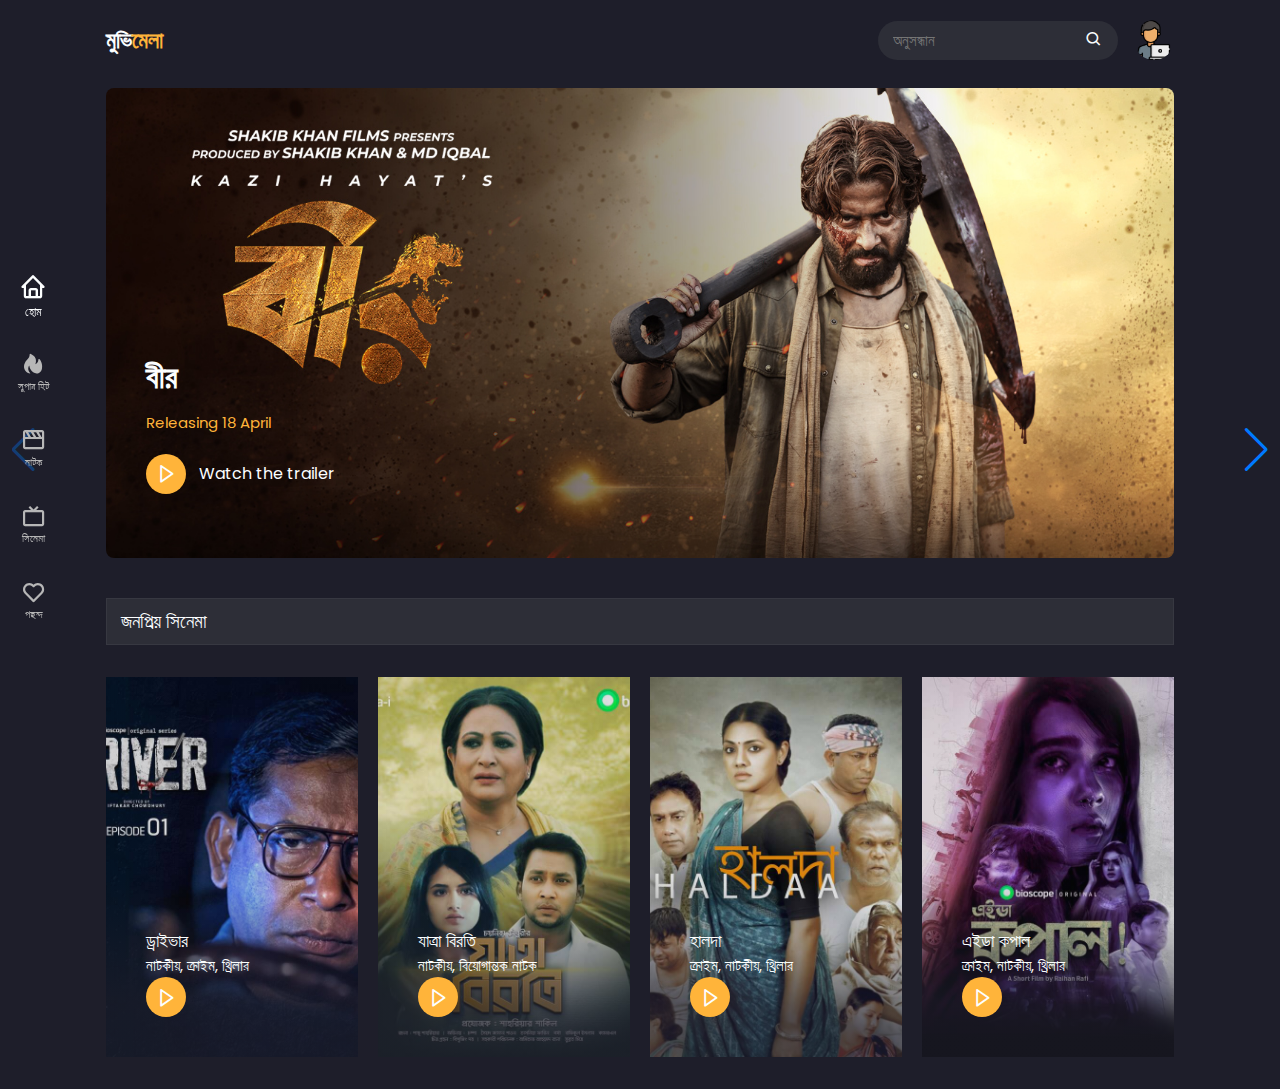
==== index.html @ 5dbd3151 "v1.3" ====
<!DOCTYPE html>
<html lang="en">
<head>
    <meta charset="UTF-8">
    <meta http-equiv="X-UA-Compatible" content="IE=edge">
    <meta name="viewport" content="width=device-width, initial-scale=1.0">
    <title>মুভিমেলা </title>
    <link rel="stylesheet" href="css/style.css">
    <link rel="stylesheet" href="css/swiper-bundle.min.css">
    <link rel="shortcut icon" href="img/fav-icon.png" type="image/x-icon">
    <link href='https://unpkg.com/boxicons@2.1.2/css/boxicons.min.css' rel='stylesheet'>

</head>
<body>
    <header>
        <div class="nav container">
            <a href="index.html" class="logo">
                মুভি<span>মেলা </span>
            </a>
            <div class="search-box">
                <input type="search" name="" id="search-input" placeholder="অনুসন্ধান">
                <i class='bx bx-search'></i>

            </div>
            <a href="#" class="user">
                <img src="img/user.png" alt="" class="user-img">
            </a>

            <div class="navbar">
                <a href="#home" class="nav-link nav-active">
                    <i class='bx bx-home'></i>
                    <span class="nav-link-title">হোম</span>
                </a>
                <a href="#home" class="nav-link">
                    <i class='bx bxs-hot' ></i>
                    <span class="nav-link-title">সুপার হিট </span>
                </a>
                <a href="#home" class="nav-link">
                    <i class='bx bx-movie'></i>
                    <span class="nav-link-title">নাটক</span>
                </a>
                <a href="#home" class="nav-link">
                    <i class='bx bx-tv' ></i>
                    <span class="nav-link-title">সিনেমা</span>
                </a>
                <a href="#home" class="nav-link">
                    <i class='bx bx-heart' ></i>
                    <span class="nav-link-title">পছন্দ</span>
                </a>
            </div>


        </div>
    </header>


    <section class="home container" id="home">
        <img src="img/home-background.jpg" alt="" class="home-img">
        <div class="home-text">
            <h1 class="home-title">বীর</h1>
            <p>Releasing 18 April</p>
            <a href="#" class="watch-btn">
                <i class='bx bx-right-arrow'></i>
                <span>Watch the trailer</span>
            </a>
        </div>
    </section>

    <section class="popular container" id="popular">
        <div class="heading">
            <h2 class="heading-title">জনপ্রিয় সিনেমা</h2>
                <div class="swiper-btn">
                    <div class="swiper-button-prev"></div>
                    <div class="swiper-button-next"></div>
                </div>
        </div>
        <div class="popular-content swiper">
            <div class="swiper-wrapper">

                <div class="swiper-slide">
                    <div class="movie-box">
                        <img src="img/popular1.jpg" alt="" class="movie-box-img">
                        <div class="box-text">
                            <h2 class="movie-title">ড্রাইভার</h2>
                            <span class="movie-type">নাটকীয়, ক্রাইম, থ্রিলার</span>
                            <a href="#" class="watch-btn play-btn">
                                <i class='bx bx-right-arrow'></i>
                            </a>
                        </div>
                    </div>
                </div>

                <div class="swiper-slide">
                    <div class="movie-box">
                        <img src="img/popular2.jpg" alt="" class="movie-box-img">
                        <div class="box-text">
                            <h2 class="movie-title">যাত্রা বিরতি</h2>
                            <span class="movie-type">নাটকীয়, বিয়োগান্তক নাটক</span>
                            <a href="#" class="watch-btn play-btn">
                                <i class='bx bx-right-arrow'></i>
                            </a>
                        </div>
                    </div>
                </div>
                <div class="swiper-slide">
                    <div class="movie-box">
                        <img src="img/popular3.jpg" alt="" class="movie-box-img">
                        <div class="box-text">
                            <h2 class="movie-title">হালদা</h2>
                            <span class="movie-type">ক্রাইম, নাটকীয়, থ্রিলার</span>
                            <a href="#" class="watch-btn play-btn">
                                <i class='bx bx-right-arrow'></i>
                            </a>
                        </div>
                    </div>
                </div>
                <div class="swiper-slide">
                    <div class="movie-box">
                        <img src="img/popular4.jpg" alt="" class="movie-box-img">
                        <div class="box-text">
                            <h2 class="movie-title">এইডা কপাল</h2>
                            <span class="movie-type">ক্রাইম, নাটকীয়, থ্রিলার</span>
                            <a href="#" class="watch-btn play-btn">
                                <i class='bx bx-right-arrow'></i>
                            </a>
                        </div>
                    </div>
                </div>
                <div class="swiper-slide">
                    <div class="movie-box">
                        <img src="img/popular5.jpg" alt="" class="movie-box-img">
                        <div class="box-text">
                            <h2 class="movie-title">কলি ২.0</h2>
                            <span class="movie-type">ক্রাইম, নাটকীয়</span>
                            <a href="#" class="watch-btn play-btn">
                                <i class='bx bx-right-arrow'></i>
                            </a>
                        </div>
                    </div>
                </div>
                <div class="swiper-slide">
                    <div class="movie-box">
                        <img src="img/popular6.jpg" alt="" class="movie-box-img">
                        <div class="box-text">
                            <h2 class="movie-title">তীরন্দাজ</h2>
                            <span class="movie-type">ক্রাইম, রোমান্স</span>
                            <a href="#" class="watch-btn play-btn">
                                <i class='bx bx-right-arrow'></i>
                            </a>
                        </div>
                    </div>
                </div>
                <div class="swiper-slide">
                    <div class="movie-box">
                        <img src="img/popular7.jpg" alt="" class="movie-box-img">
                        <div class="box-text">
                            <h2 class="movie-title">বারাম</h2>
                            <span class="movie-type">ক্রাইম, নাটকীয়</span>
                            <a href="#" class="watch-btn play-btn">
                                <i class='bx bx-right-arrow'></i>
                            </a>
                        </div>
                    </div>
                </div>
                <div class="swiper-slide">
                    <div class="movie-box">
                        <img src="img/popular8.jpg" alt="" class="movie-box-img">
                        <div class="box-text">
                            <h2 class="movie-title">বাবা থাকে বাসায়</h2>
                            <span class="movie-type">নাটকীয়,পারিবারিক</span>
                            <a href="#" class="watch-btn play-btn">
                                <i class='bx bx-right-arrow'></i>
                            </a>
                        </div>
                    </div>
                </div>
                
              </div>
              
              

        </div>

    </section>











    <script src="js/swiper-bundle.min.js"></script>

    <script src="js/main.js"></script>
    
</body>
</html>
---- css/style.css ----
@import url('https://fonts.googleapis.com/css2?family=Poppins:wght@400;500;600;700&display=swap');
*{
    font-family: 'Poppins', sans-serif;
    margin: 0;
    padding: 0;
    scroll-behavior: smooth;
    box-sizing: border-box;
    scroll-padding-top: 2rem;
}
:root{
    --main-color: #ffb43a;
    --hover-color: hsl(37, 94%, 57%);
    --body-color: #1e1e2a;
    --container-color: #2d2e37;
    --text-color: #fcfeff;
}
a{
    text-decoration: none;

}
li{
    list-style: none;

}

section{
    padding: 3rem 0 2rem;
}

img{
    width: 100%;
}
.bx{
    cursor: pointer;
}
body{
    background: var(--body-color);
    color: var(--text-color);

}
.container{
    max-width: 1068px;
    margin: auto;
    width: 100%;
}
header{
    position: fixed;
    top: 0;
    left: 0;
    width: 100%;
    background: var(--body-color);
    z-index: 100;
}
.nav{
    display: flex;
    align-items: center;
    justify-content: center;
    padding: 20px 0;
}
.logo{
    font-size: 1.4rem;
    color: var(--text-color);
    font-weight: 600;
    text-transform: uppercase;
    margin: 0 auto 0 0;
}
.logo span{
    color: var(--main-color);
}
.search-box{
    max-width: 240px;
    width: 100%;
    display: flex;
    align-items: center;
    column-gap: 0.7rem;
    padding: 8px 15px;
    background: var(--container-color);
    border-radius: 4rem;
    margin-right: 1rem;

}
.search-box .bx{
    font-size: 1.1rem;

}
.search-box .bx:hover{
    color: var(--main-color);

}
#search-input{
    width: 100%;
    border: none;
    outline: none;
    color: var(--text-color);
    background: transparent;
    font-size: 0.938rem;

}
.user{
    display: flex;
}
.user-img{
    width: 40px;
    height: 40px;
    border-radius: 50%;
    object-fit: cover;
    object-position: center;

}

.navbar{
    position: fixed;
    top: 50%;
    transform: translateY(-50%);
    left: 18px;
    display: flex;
    flex-direction: column;
    row-gap: 2.1rem;

}
.nav-link{
    display: flex;
    flex-direction: column;
    align-items: center;
    color: #b7b7b7;
}
.nav-link:hover, 
.nav-active{
    color: var(--text-color);
    transition: 0.3s all linear;
    transform: scale(1.1);
}
.nav-link .bx{
    font-size: 1.6rem;
}
.nav-link-title{
    font-size: 0.7rem;
}

.home{
    position: relative;
    min-height: 470px;
    display: flex;
    align-items: center;
    margin-top: 5rem !important;
    border-radius: 0.5rem;
}
.home-img{
    position: absolute;
    width: 100%;
    height: 100%;
    z-index: -1;
    object-fit: cover;
    border-radius: 0.5rem;
}
.home-text{
    padding-left: 40px;
    padding-top: 200px;
}
.home-title{
    font-size: 2rem;
    font-weight: 600;
}
.home-text p{
    font-size: 0.938rem;
    margin: 10px 0 20px;
    color: var(--main-color);
}
.watch-btn{
    display: flex;
    align-items: center;
    column-gap: 0.8rem;
    color: var(--text-color);
}
.watch-btn .bx{
    font-size: 21px;
    background: var(--main-color);
    width: 40px;
    height: 40px;
    border-radius: 50%;
    display: flex;
    align-items: center;
    justify-content: center;
}

.watch-btn .bx:hover{
    background: var(--hover-color);
}
.watch-btn span{
    font-size: 1rem;
    font-weight: 400;
}
.heading{
    display: flex;
    align-items: center;
    justify-content: space-between;
    background: var(--container-color);
    padding: 8px 14px;
    border: 1px solid hsl(200 100% 99% / 5%);
    margin-bottom: 2rem;
}

.heading-title{
    font-size: 1.2rem;
    font-weight: 500;
}
.movie-box{
    position: relative;
    width: 100%;
    height: 380px;
    overflow: hidden;
}
.movie-box-img{
    width: 100%;
    height: 100%;
    object-fit: cover;
    
}
.movie-box .box-text{
    position: absolute;
    bottom: 0;
    left: 0;
    width: 100%;
    height: 100%;
    display: flex;
    flex-direction: column;
    justify-content: flex-end;
    padding: 40px;
    background: linear-gradient(
        8deg, 
        hsl(240 17% 14%/74%) 14%, 
        hsl(240 17% 14%/14%) 44%
        );
    overflow: hidden;
}
.movie-title{
    font-size: 1.1rem;
    font-weight: 500;

}
.movie-type{
    font-size: 0.938rem;
}
.swiper-btn{
    display: flex;
}
.swiper-btn-prev,
.swiper-btn-next{
    position: static !important;
    margin: 0 0 0 10px !important;
}
.swiper-btn-prev::after,
.swiper-btn-next::after{
    color: var(--text-color);
}
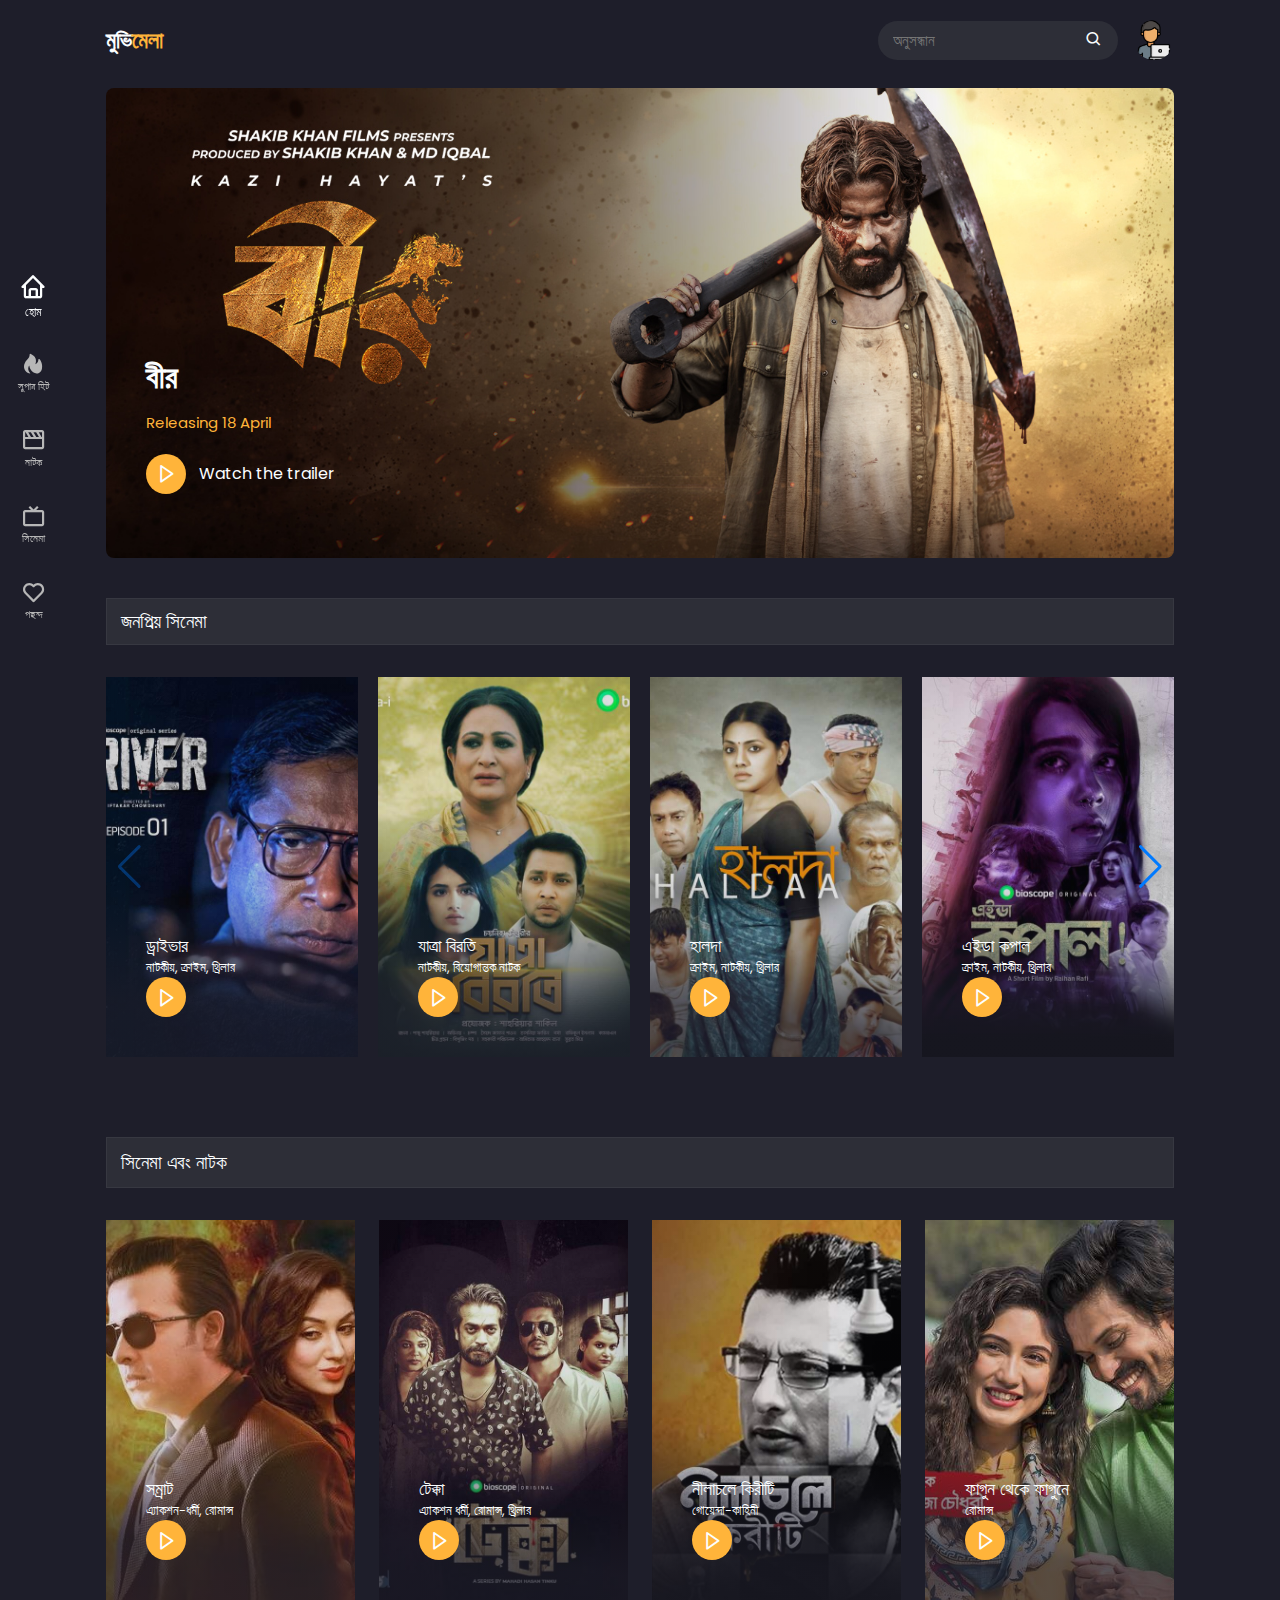
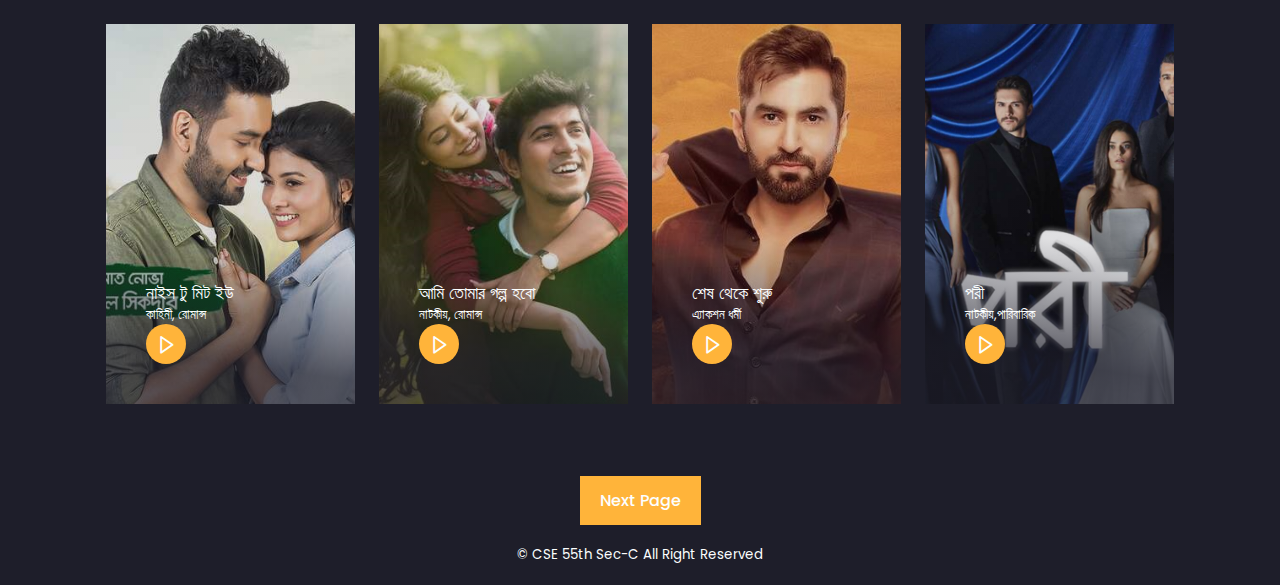
==== commit 6ec1aa54: "v1.4" ====
--- a/index.html
+++ b/index.html
@@ -53,7 +53,7 @@
         </div>
     </header>
 
-
+<!--Landing page start-->
     <section class="home container" id="home">
         <img src="img/home-background.jpg" alt="" class="home-img">
         <div class="home-text">
@@ -65,14 +65,11 @@
             </a>
         </div>
     </section>
-
+<!--Landing page end-->
+<!--Popular Section start-->
     <section class="popular container" id="popular">
         <div class="heading">
-            <h2 class="heading-title">জনপ্রিয় সিনেমা</h2>
-                <div class="swiper-btn">
-                    <div class="swiper-button-prev"></div>
-                    <div class="swiper-button-next"></div>
-                </div>
+            <h2 class="heading-title">জনপ্রিয় সিনেমা</h2>  
         </div>
         <div class="popular-content swiper">
             <div class="swiper-wrapper">
@@ -177,13 +174,126 @@
                 
               </div>
               
-              
+              <div class="swiper-btn">
+                <div class="swiper-button-prev"></div>
+                <div class="swiper-button-next"></div>
+            </div>
 
         </div>
 
     </section>
-
-
+<!--Popular section end-->
+
+<!--Movies & shows start-->
+    <section class="movies container" id="movies">
+        <div class="heading">
+            <h2 class="heading-title">সিনেমা এবং নাটক</h2>  
+        </div>
+        <div class="movies-content">
+
+            <div class="movie-box">
+                <img src="img/movies1.jpg" alt="" class="movie-box-img">
+                <div class="box-text">
+                    <h2 class="movie-title">সম্রাট</h2>
+                    <span class="movie-type">এ্যাকশন-ধর্মী, রোমান্স</span>
+                    <a href="#" class="watch-btn play-btn">
+                        <i class='bx bx-right-arrow'></i>
+                    </a>
+                </div>
+            </div>
+
+            <div class="movie-box">
+                <img src="img/movies2.jpg" alt="" class="movie-box-img">
+                <div class="box-text">
+                    <h2 class="movie-title">টেক্কা</h2>
+                    <span class="movie-type">এ্যাকশন ধর্মী, রোমান্স, থ্রিলার</span>
+                    <a href="#" class="watch-btn play-btn">
+                        <i class='bx bx-right-arrow'></i>
+                    </a>
+                </div>
+            </div>
+
+            <div class="movie-box">
+                <img src="img/movies3.jpg" alt="" class="movie-box-img">
+                <div class="box-text">
+                    <h2 class="movie-title">নীলাচলে কিরীটি</h2>
+                    <span class="movie-type">গোয়েন্দা-কাহিনী</span>
+                    <a href="#" class="watch-btn play-btn">
+                        <i class='bx bx-right-arrow'></i>
+                    </a>
+                </div>
+            </div>
+
+            <div class="movie-box">
+                <img src="img/movies4.jpg" alt="" class="movie-box-img">
+                <div class="box-text">
+                    <h2 class="movie-title">ফাগুন থেকে ফাগুনে</h2>
+                    <span class="movie-type">রোমান্স</span>
+                    <a href="play-page.html" class="watch-btn play-btn">
+                        <i class='bx bx-right-arrow'></i>
+                    </a>
+                </div>
+            </div>
+
+            <div class="movie-box">
+                <img src="img/movies5.jpg" alt="" class="movie-box-img">
+                <div class="box-text">
+                    <h2 class="movie-title">নাইস টু মিট ইউ</h2>
+                    <span class="movie-type">কাহিনী, রোমান্স</span>
+                    <a href="#" class="watch-btn play-btn">
+                        <i class='bx bx-right-arrow'></i>
+                    </a>
+                </div>
+            </div>
+
+            <div class="movie-box">
+                <img src="img/movies6.jpg" alt="" class="movie-box-img">
+                <div class="box-text">
+                    <h2 class="movie-title">আমি তোমার গল্প হবো</h2>
+                    <span class="movie-type">নাটকীয়, রোমান্স</span>
+                    <a href="#" class="watch-btn play-btn">
+                        <i class='bx bx-right-arrow'></i>
+                    </a>
+                </div>
+            </div>
+
+            <div class="movie-box">
+                <img src="img/movies7.jpg" alt="" class="movie-box-img">
+                <div class="box-text">
+                    <h2 class="movie-title">শেষ থেকে শুরু</h2>
+                    <span class="movie-type">এ্যাকশন ধর্মী</span>
+                    <a href="#" class="watch-btn play-btn">
+                        <i class='bx bx-right-arrow'></i>
+                    </a>
+                </div>
+            </div>
+
+            <div class="movie-box">
+                <img src="img/movies8.jpg" alt="" class="movie-box-img">
+                <div class="box-text">
+                    <h2 class="movie-title">পরী</h2>
+                    <span class="movie-type">নাটকীয়,পারিবারিক</span>
+                    <a href="#" class="watch-btn play-btn">
+                        <i class='bx bx-right-arrow'></i>
+                    </a>
+                </div>
+            </div>
+
+        </div>
+
+    </section>
+<!--Movies & shows end-->
+
+<!--Next page-->
+    <div class="next-page">
+        <a href="#" class="next-btn">Next Page</a>
+
+    </div>
+
+<!--Copyright-->
+<div class="copyright">
+    <p>&#169; CSE 55th Sec-C All Right Reserved</p>
+</div>
 
 
 
--- a/css/style.css
+++ b/css/style.css
@@ -239,11 +239,14 @@
 
 }
 .movie-type{
-    font-size: 0.938rem;
-}
+    font-size: 0.800rem;
+}
+
+/*
 .swiper-btn{
     display: flex;
 }
+/*
 .swiper-btn-prev,
 .swiper-btn-next{
     position: static !important;
@@ -253,3 +256,148 @@
 .swiper-btn-next::after{
     color: var(--text-color);
 }
+*/
+
+.movies .heading{
+    padding: 10px 14px;
+}
+.movies-content{
+    display: grid;
+    grid-template-columns: repeat(auto-fit, minmax(247px, 1fr));
+    gap: 1.5rem;
+}
+.movies-content .movie-box:hover .movie-box-img{
+    transform: scale(1.1);
+    transition: 0.5s;
+}
+.next-page{
+    display: flex;
+    align-items: center;
+    justify-content: center;
+    margin-top: 2.5rem;
+}
+.next-btn{
+    background: var(--main-color);
+    padding: 12px 20px;
+    color: var(--text-color);
+    font-weight: 500;
+}
+.next-btn:hover{
+    background: var(--container-color);
+    transition: 0.3s all linear;
+}
+.copyright{
+    text-align: center;
+    padding: 20px;
+    font-size: smaller;
+}
+.play-container{
+    position: relative;
+    min-height: 540px;
+    margin-top: 5rem !important;
+}
+.play-img{
+    position: absolute;
+    width: 100%;
+    height: 100%;
+    object-fit: cover;
+    object-position: center;
+    z-index: -1;
+}
+.play-text{
+    position: absolute;
+    bottom: 0;
+    left: 0;
+    width: 100%;
+    height: 100%;
+    display: flex;
+    flex-direction: column;
+    justify-content: flex-end;
+    padding: 40px;
+    background: linear-gradient(
+        8deg, 
+        hsl(240 17% 14%/74%) 14%, 
+        hsl(240 17% 14%/14%) 44%
+        );
+}
+.play-text h2{
+    font-size: 1.5rem;
+    font-weight: 600;
+}
+.rating{
+    display: flex;
+    align-items: center;
+    column-gap: 2px;
+    font-size: 1.1rem;
+    color: var(--main-color);
+    margin-top: 4px;
+}
+.tags{
+    display: flex;
+    align-items: center;
+    column-gap: 8px;
+    margin: 1rem 0;
+}
+.tags span{
+    background: var(--container-color);
+    padding: 0 4px;
+}
+.play-movie{
+    position: absolute;
+    bottom: 18rem;
+    right: 10rem;
+    display: flex !important;
+    align-items: center;
+    justify-content: center;
+    width: 45px;
+    height: 45px;
+    border-radius: 50%;
+    background: var(--main-color);
+    font-size: 24px;
+    animation: animate 2s linear infinite;
+}
+@keyframes animate{
+    0%{
+        box-shadow: 0 0 0 0 rgb(255, 180, 58, 0.7);
+    }
+    40%{
+        box-shadow: 0 0 0 50px rgb(255, 193, 7, 0);
+    }
+    80%{
+        box-shadow: 0 0 0 50px rgb(255, 193, 7, 0);
+    }
+    100%{
+        box-shadow: 0 0 0 rgb(255, 193, 7, 0);
+    }
+}
+.video-container{
+    position: fixed;
+    top: 0;
+    
+    display: none;
+    align-items: center;
+    width: 90%;
+    height: 100vh;
+    background: hsl(234 10% 20% / 60%);
+    z-index: 400;
+}
+.video-container.show-video{
+    display: flex;
+}
+
+.video-box{
+    position: relative;
+    width: 82%;
+}
+.video-box #myvideo{
+    width: 100%;
+    aspect-ratio: 16/9;
+}
+.close-video{
+    position: absolute;
+    top: -3rem;
+    right: 0;
+    font-size: 40px;
+    color: var(--main-color);
+
+}